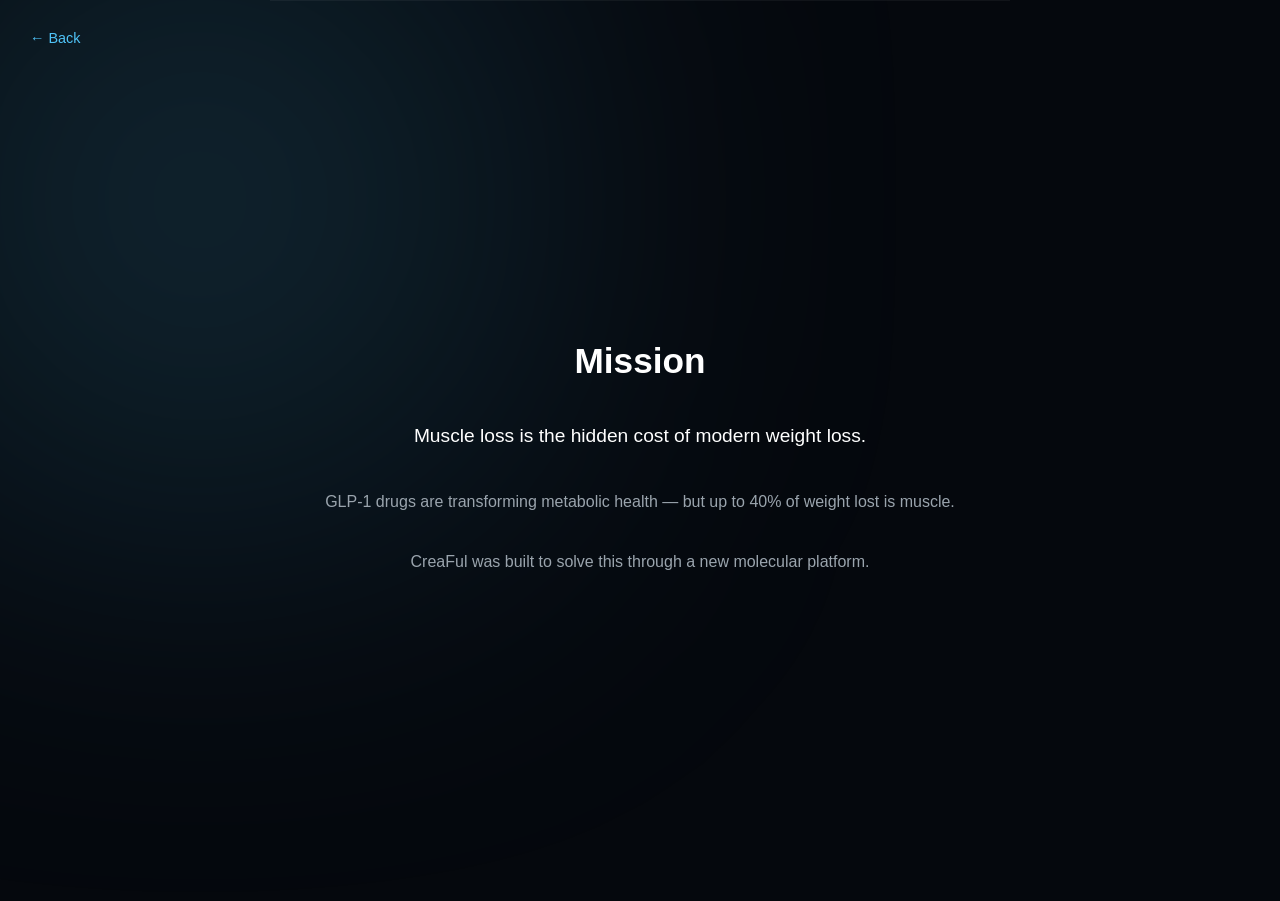
==== mission.html @ 4c14a068 "Add mission.html with initial content" ====
<!DOCTYPE html>
<html lang="en">
<head>
  <meta charset="UTF-8">
  <title>Mission - CreaFul</title>
  <link rel="stylesheet" href="styles.css">
</head>

<body>

<div class="bg-glow"></div>

<section class="full-section">
  <a href="index.html" class="back-btn">← Back</a>

  <h2>Mission</h2>

  <p class="lead">
    Muscle loss is the hidden cost of modern weight loss.
  </p>

  <p>
    GLP-1 drugs are transforming metabolic health — but up to 40% of weight lost is muscle.
  </p>

  <p>
    CreaFul was built to solve this through a new molecular platform.
  </p>

</section>

</body>
</html>
---- styles.css ----
body {
  margin: 0;
  font-family: 'Inter', sans-serif;
  background: #05080d;
  color: white;
  scroll-behavior: smooth;
}

/* Glow background */
.bg-glow {
  position: fixed;
  width: 800px;
  height: 800px;
  background: radial-gradient(circle, rgba(79,195,247,0.2), transparent);
  top: -200px;
  left: -200px;
  z-index: -1;
  filter: blur(140px);
}

/* HERO */
.hero {
  height: 100vh;
  display: flex;
  flex-direction: column;
  justify-content: center;
  text-align: center;
}

.hero h1 {
  font-size: 3.5rem;
  margin-bottom: 10px;
}

.subtitle {
  color: #4fc3f7;
  margin-bottom: 30px;
  font-size: 1.2rem;
}

/* BUTTONS */
.buttons {
  margin-top: 20px;
}

.btn, .btn-outline {
  padding: 12px 24px;
  margin: 8px;
  border-radius: 6px;
  text-decoration: none;
  transition: 0.3s;
  font-size: 0.95rem;
}

.btn {
  background: #4fc3f7;
  color: black;
}

.btn-outline {
  border: 1px solid #4fc3f7;
  color: #4fc3f7;
}

.btn:hover,
.btn-outline:hover {
  background: #4fc3f7;
  color: black;
}

/* FULL PAGE SECTIONS */
.full-section {
  height: 100vh;
  display: flex;
  flex-direction: column;
  justify-content: center;
  max-width: 700px;
  margin: auto;
  padding: 0 20px;
  text-align: center;
  border-top: 1px solid rgba(255,255,255,0.05);
}

h2 {
  font-size: 2.2rem;
  margin-bottom: 20px;
}

p {
  color: #9aa4ad;
  line-height: 1.7;
}

.lead {
  color: white;
  font-size: 1.2rem;
  margin-bottom: 20px;
}

/* BACK BUTTON */
.back-btn {
  position: absolute;
  top: 30px;
  left: 30px;
  color: #4fc3f7;
  text-decoration: none;
  font-size: 0.9rem;
}

/* ANIMATION */
.reveal {
  opacity: 0;
  transform: translateY(40px);
  transition: 0.8s ease;
}

.reveal.active {
  opacity: 1;
  transform: translateY(0);
}

footer {
  text-align: center;
  padding: 40px;
  color: #666;
}
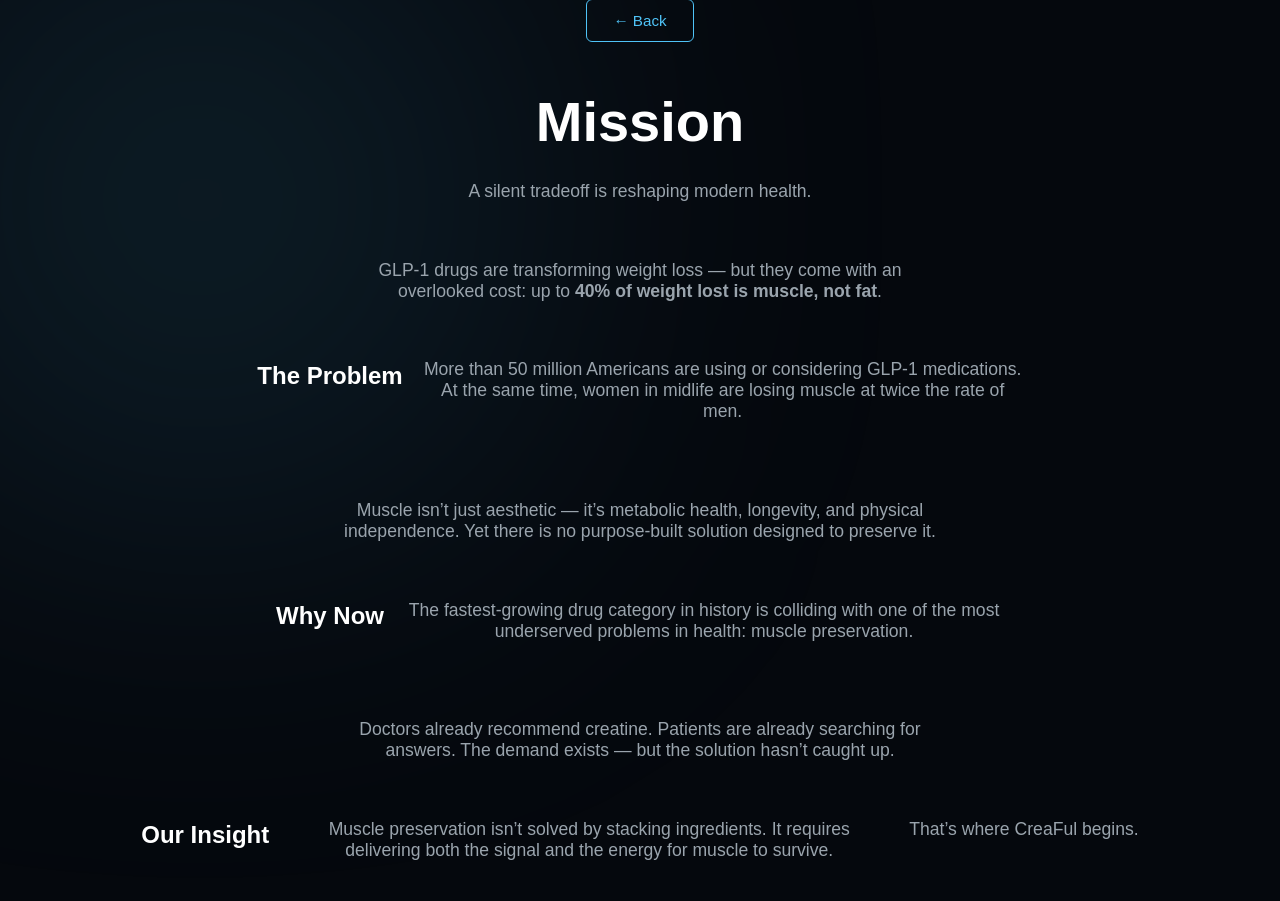
==== commit b08909e2: "Update mission.html with new content and structure" ====
--- a/mission.html
+++ b/mission.html
@@ -3,6 +3,7 @@
 <head>
   <meta charset="UTF-8">
   <title>Mission - CreaFul</title>
+  <meta name="viewport" content="width=device-width, initial-scale=1.0">
   <link rel="stylesheet" href="styles.css">
 </head>
 
@@ -10,22 +11,65 @@
 
 <div class="bg-glow"></div>
 
-<section class="full-section">
+<section class="hero mission">
+
   <a href="index.html" class="back-btn">← Back</a>
 
-  <h2>Mission</h2>
+  <h1>Mission</h1>
 
+  <!-- INTRO -->
   <p class="lead">
-    Muscle loss is the hidden cost of modern weight loss.
+    A silent tradeoff is reshaping modern health.
   </p>
 
   <p>
-    GLP-1 drugs are transforming metabolic health — but up to 40% of weight lost is muscle.
+    GLP-1 drugs are transforming weight loss — but they come with an overlooked cost:
+    up to <strong>40% of weight lost is muscle, not fat</strong>.
   </p>
 
-  <p>
-    CreaFul was built to solve this through a new molecular platform.
-  </p>
+  <!-- PROBLEM -->
+  <div class="content-block">
+    <h2>The Problem</h2>
+
+    <p>
+      More than 50 million Americans are using or considering GLP-1 medications.
+      At the same time, women in midlife are losing muscle at twice the rate of men.
+    </p>
+
+    <p>
+      Muscle isn’t just aesthetic — it’s metabolic health, longevity, and physical independence.
+      Yet there is no purpose-built solution designed to preserve it.
+    </p>
+  </div>
+
+  <!-- WHY NOW -->
+  <div class="content-block">
+    <h2>Why Now</h2>
+
+    <p>
+      The fastest-growing drug category in history is colliding with one of the most
+      underserved problems in health: muscle preservation.
+    </p>
+
+    <p>
+      Doctors already recommend creatine. Patients are already searching for answers.
+      The demand exists — but the solution hasn’t caught up.
+    </p>
+  </div>
+
+  <!-- INSIGHT -->
+  <div class="content-block">
+    <h2>Our Insight</h2>
+
+    <p>
+      Muscle preservation isn’t solved by stacking ingredients.
+      It requires delivering both the signal and the energy for muscle to survive.
+    </p>
+
+    <p>
+      That’s where CreaFul begins.
+    </p>
+  </div>
 
 </section>
 
--- a/styles.css
+++ b/styles.css
@@ -1,9 +1,9 @@
+/* Reset */
 body {
   margin: 0;
   font-family: 'Inter', sans-serif;
   background: #05080d;
   color: white;
-  scroll-behavior: smooth;
 }
 
 /* Glow background */
@@ -11,116 +11,75 @@
   position: fixed;
   width: 800px;
   height: 800px;
-  background: radial-gradient(circle, rgba(79,195,247,0.2), transparent);
+  background: radial-gradient(circle, rgba(79,195,247,0.15), transparent);
   top: -200px;
   left: -200px;
   z-index: -1;
   filter: blur(140px);
 }
 
-/* HERO */
+/* HERO (main layout) */
 .hero {
   height: 100vh;
   display: flex;
   flex-direction: column;
   justify-content: center;
+  align-items: center;
   text-align: center;
 }
 
+/* Title */
 .hero h1 {
   font-size: 3.5rem;
+  font-weight: 600;
   margin-bottom: 10px;
 }
 
-.subtitle {
-  color: #4fc3f7;
-  margin-bottom: 30px;
-  font-size: 1.2rem;
+/* Subtitle */
+.hero p {
+  color: #9aa4ad;
+  font-size: 1.1rem;
+  max-width: 600px;
+  margin-bottom: 40px;
 }
 
-/* BUTTONS */
-.buttons {
-  margin-top: 20px;
+/* Buttons container */
+.hero div {
+  display: flex;
+  gap: 20px;
+  flex-wrap: wrap;
+  justify-content: center;
 }
 
-.btn, .btn-outline {
-  padding: 12px 24px;
-  margin: 8px;
+/* Buttons */
+.hero a {
+  padding: 12px 26px;
   border-radius: 6px;
   text-decoration: none;
-  transition: 0.3s;
   font-size: 0.95rem;
+  transition: 0.3s ease;
+  border: 1px solid #4fc3f7;
+  color: #4fc3f7;
 }
 
-.btn {
+/* Hover effect */
+.hero a:hover {
   background: #4fc3f7;
   color: black;
 }
 
-.btn-outline {
-  border: 1px solid #4fc3f7;
-  color: #4fc3f7;
+/* Optional: subtle fade-in */
+.hero {
+  animation: fadeIn 1.2s ease forwards;
 }
 
-.btn:hover,
-.btn-outline:hover {
-  background: #4fc3f7;
-  color: black;
+@keyframes fadeIn {
+  from {
+    opacity: 0;
+    transform: translateY(20px);
+  }
+  to {
+    opacity: 1;
+    transform: translateY(0);
+  }
 }
-
-/* FULL PAGE SECTIONS */
-.full-section {
-  height: 100vh;
-  display: flex;
-  flex-direction: column;
-  justify-content: center;
-  max-width: 700px;
-  margin: auto;
-  padding: 0 20px;
-  text-align: center;
-  border-top: 1px solid rgba(255,255,255,0.05);
-}
-
-h2 {
-  font-size: 2.2rem;
-  margin-bottom: 20px;
-}
-
-p {
-  color: #9aa4ad;
-  line-height: 1.7;
-}
-
-.lead {
-  color: white;
-  font-size: 1.2rem;
-  margin-bottom: 20px;
-}
-
-/* BACK BUTTON */
-.back-btn {
-  position: absolute;
-  top: 30px;
-  left: 30px;
-  color: #4fc3f7;
-  text-decoration: none;
-  font-size: 0.9rem;
-}
-
-/* ANIMATION */
-.reveal {
-  opacity: 0;
-  transform: translateY(40px);
-  transition: 0.8s ease;
-}
-
-.reveal.active {
-  opacity: 1;
-  transform: translateY(0);
-}
-
-footer {
-  text-align: center;
-  padding: 40px;
-  color: #666;
-}
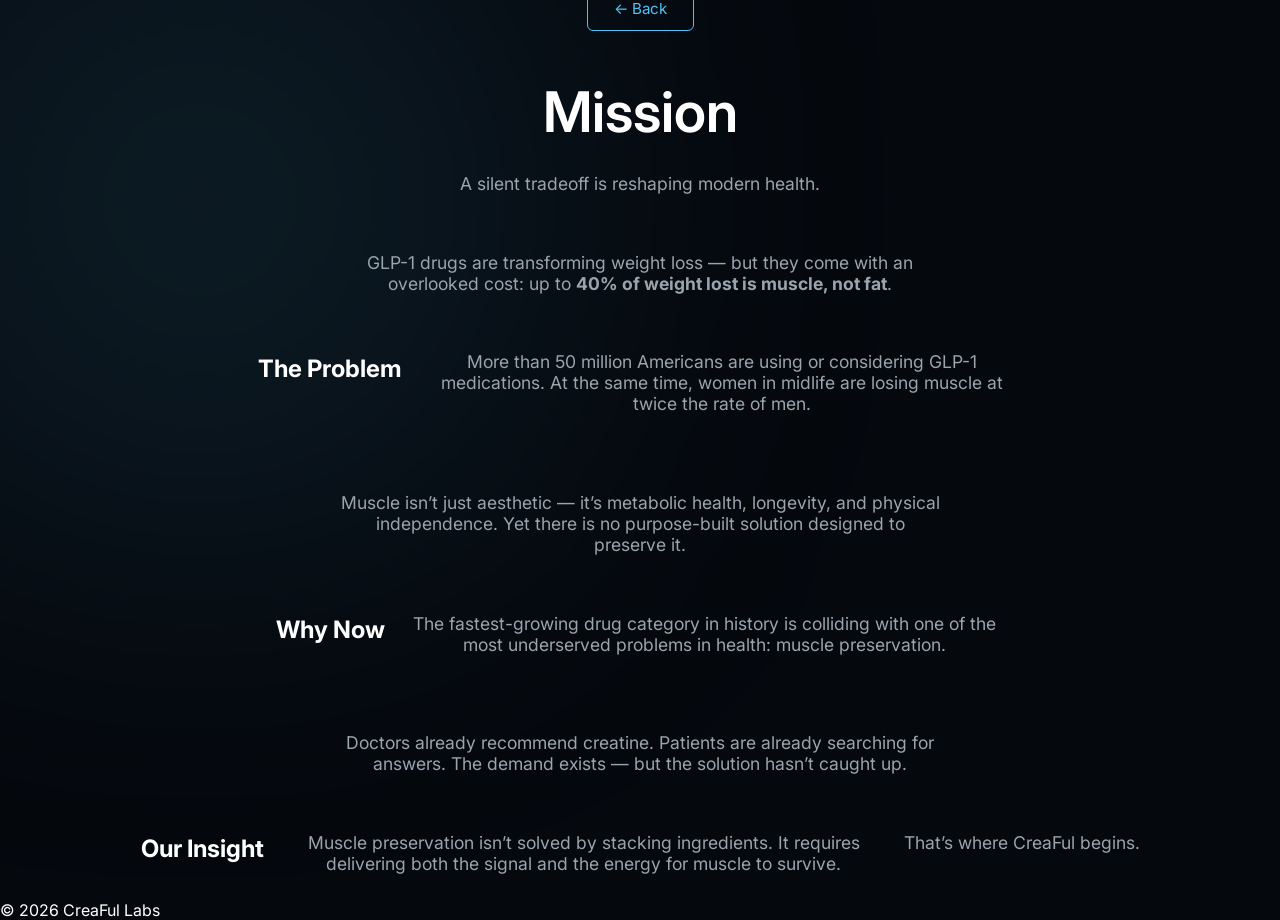
==== commit daad2dce: "Add footer to mission.html" ====
--- a/mission.html
+++ b/mission.html
@@ -4,6 +4,11 @@
   <meta charset="UTF-8">
   <title>Mission - CreaFul</title>
   <meta name="viewport" content="width=device-width, initial-scale=1.0">
+
+  <!-- Font -->
+  <link href="https://fonts.googleapis.com/css2?family=Inter:wght@300;400;600&display=swap" rel="stylesheet">
+
+  <!-- CSS -->
   <link rel="stylesheet" href="styles.css">
 </head>
 
@@ -73,5 +78,7 @@
 
 </section>
 
+<footer>© 2026 CreaFul Labs</footer>
+
 </body>
 </html>
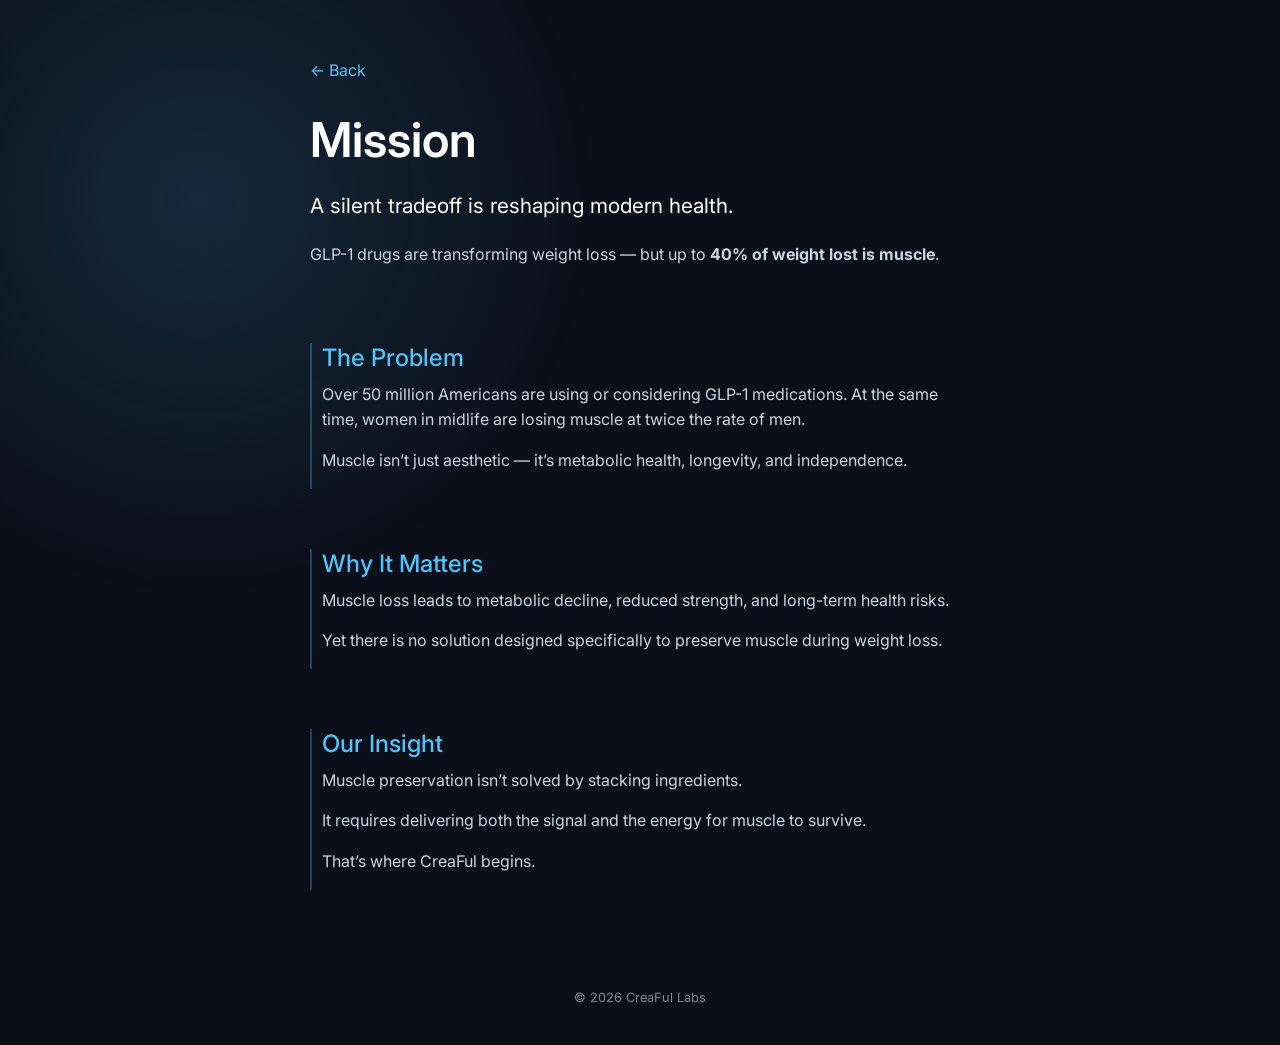
==== commit 65af8ff1: "Refactor mission.html for clarity and consistency" ====
--- a/mission.html
+++ b/mission.html
@@ -27,9 +27,9 @@
     A silent tradeoff is reshaping modern health.
   </p>
 
-  <p>
-    GLP-1 drugs are transforming weight loss — but they come with an overlooked cost:
-    up to <strong>40% of weight lost is muscle, not fat</strong>.
+  <p class="intro">
+    GLP-1 drugs are transforming weight loss — but up to 
+    <strong>40% of weight lost is muscle</strong>.
   </p>
 
   <!-- PROBLEM -->
@@ -37,28 +37,25 @@
     <h2>The Problem</h2>
 
     <p>
-      More than 50 million Americans are using or considering GLP-1 medications.
+      Over 50 million Americans are using or considering GLP-1 medications.
       At the same time, women in midlife are losing muscle at twice the rate of men.
     </p>
 
     <p>
-      Muscle isn’t just aesthetic — it’s metabolic health, longevity, and physical independence.
-      Yet there is no purpose-built solution designed to preserve it.
+      Muscle isn’t just aesthetic — it’s metabolic health, longevity, and independence.
     </p>
   </div>
 
-  <!-- WHY NOW -->
+  <!-- WHY IT MATTERS -->
   <div class="content-block">
-    <h2>Why Now</h2>
+    <h2>Why It Matters</h2>
 
     <p>
-      The fastest-growing drug category in history is colliding with one of the most
-      underserved problems in health: muscle preservation.
+      Muscle loss leads to metabolic decline, reduced strength, and long-term health risks.
     </p>
 
     <p>
-      Doctors already recommend creatine. Patients are already searching for answers.
-      The demand exists — but the solution hasn’t caught up.
+      Yet there is no solution designed specifically to preserve muscle during weight loss.
     </p>
   </div>
 
@@ -68,10 +65,13 @@
 
     <p>
       Muscle preservation isn’t solved by stacking ingredients.
+    </p>
+
+    <p>
       It requires delivering both the signal and the energy for muscle to survive.
     </p>
 
-    <p>
+    <p class="highlight">
       That’s where CreaFul begins.
     </p>
   </div>
--- a/styles.css
+++ b/styles.css
@@ -1,85 +1,100 @@
-/* Reset */
-body {
+/* RESET */
+* {
   margin: 0;
-  font-family: 'Inter', sans-serif;
-  background: #05080d;
-  color: white;
+  padding: 0;
+  box-sizing: border-box;
 }
 
-/* Glow background */
+/* BODY */
+body {
+  font-family: 'Inter', sans-serif;
+  background: #0b0f1a;
+  color: #cbd5e1;
+  overflow-x: hidden;
+}
+
+/* BACKGROUND GLOW */
 .bg-glow {
   position: fixed;
   width: 800px;
   height: 800px;
-  background: radial-gradient(circle, rgba(79,195,247,0.15), transparent);
+  background: radial-gradient(circle, rgba(79,195,247,0.15), transparent 70%);
   top: -200px;
   left: -200px;
   z-index: -1;
-  filter: blur(140px);
 }
 
-/* HERO (main layout) */
+/* HERO SECTION */
 .hero {
-  height: 100vh;
+  min-height: 100vh;
   display: flex;
   flex-direction: column;
   justify-content: center;
-  align-items: center;
+  padding: 60px 20px;
   text-align: center;
 }
 
-/* Title */
-.hero h1 {
-  font-size: 3.5rem;
+/* HEADINGS */
+h1 {
+  font-size: 3rem;
   font-weight: 600;
+  color: white;
+  margin-bottom: 20px;
+}
+
+h2 {
+  font-size: 1.5rem;
+  font-weight: 500;
+  color: #4fc3f7;
   margin-bottom: 10px;
 }
 
-/* Subtitle */
-.hero p {
-  color: #9aa4ad;
-  font-size: 1.1rem;
-  max-width: 600px;
-  margin-bottom: 40px;
+/* TEXT */
+p {
+  font-size: 1rem;
+  line-height: 1.6;
+  margin-bottom: 15px;
 }
 
-/* Buttons container */
-.hero div {
-  display: flex;
-  gap: 20px;
-  flex-wrap: wrap;
-  justify-content: center;
+/* LEAD TEXT */
+.lead {
+  font-size: 1.3rem;
+  color: white;
+  margin-bottom: 20px;
 }
 
-/* Buttons */
-.hero a {
-  padding: 12px 26px;
-  border-radius: 6px;
-  text-decoration: none;
-  font-size: 0.95rem;
-  transition: 0.3s ease;
-  border: 1px solid #4fc3f7;
-  color: #4fc3f7;
+/* MISSION LAYOUT */
+.mission {
+  max-width: 700px;
+  margin: auto;
+  text-align: left;
+  align-items: flex-start;
 }
 
-/* Hover effect */
-.hero a:hover {
-  background: #4fc3f7;
-  color: black;
+/* CONTENT BLOCKS */
+.content-block {
+  margin-top: 60px;
+  padding-left: 10px;
+  border-left: 2px solid rgba(79,195,247,0.3);
 }
 
-/* Optional: subtle fade-in */
-.hero {
-  animation: fadeIn 1.2s ease forwards;
+/* BACK BUTTON */
+.back-btn {
+  color: #4fc3f7;
+  text-decoration: none;
+  margin-bottom: 30px;
+  display: inline-block;
+  transition: 0.3s;
 }
 
-@keyframes fadeIn {
-  from {
-    opacity: 0;
-    transform: translateY(20px);
-  }
-  to {
-    opacity: 1;
-    transform: translateY(0);
-  }
+.back-btn:hover {
+  opacity: 0.7;
 }
+
+/* FOOTER */
+footer {
+  text-align: center;
+  padding: 40px 0;
+  font-size: 0.8rem;
+  opacity: 0.6;
+}
